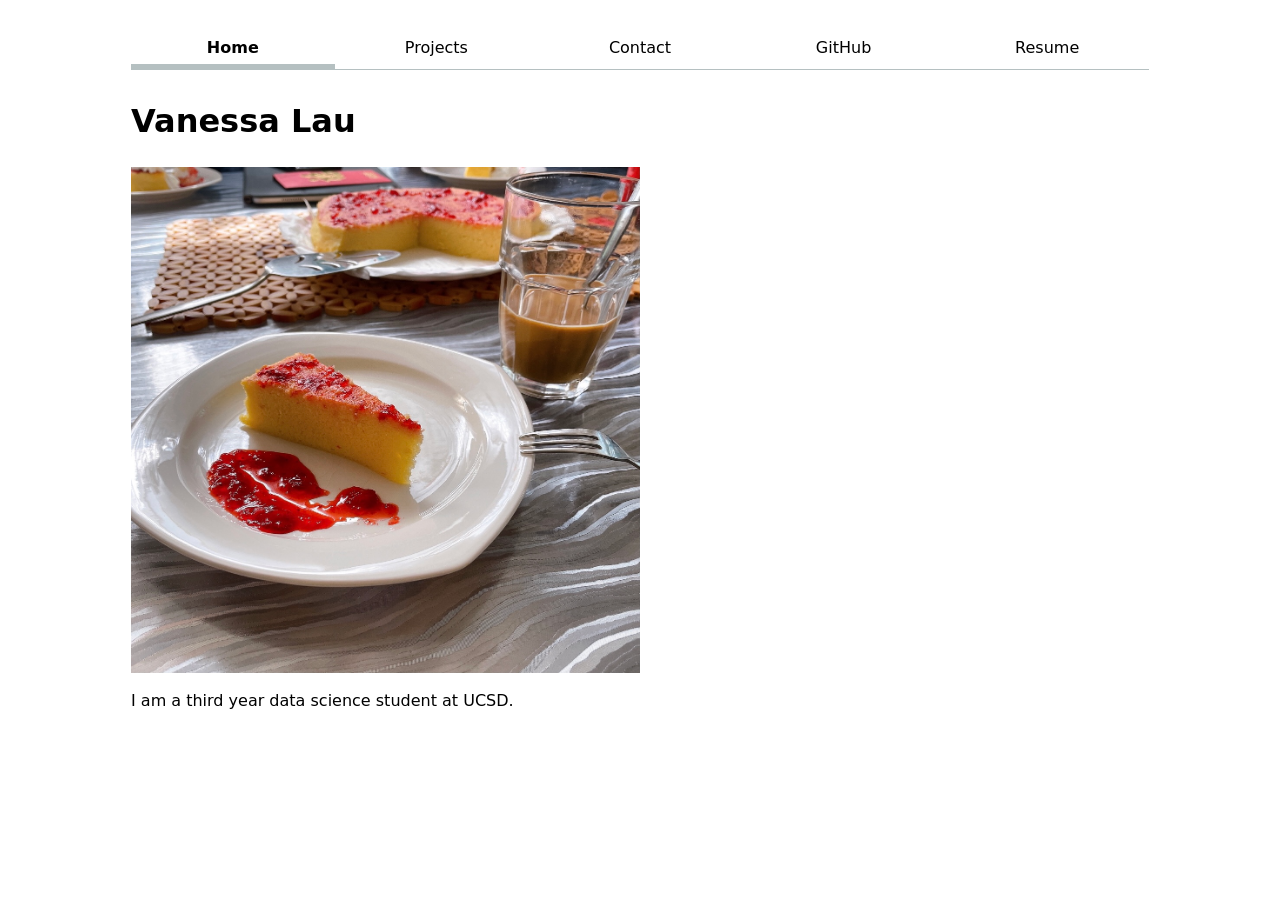
==== index.html @ 9dd913e2 "Update index.html" ====
<!DOCTYPE html>
<html lang="en">
<head>
    <meta charset="UTF-8">
    <meta name="viewport" content="width=device-width, initial-scale=1.0">
    <title>VANESSA_LAU: Personal site and portfolio</title>
    <link rel="stylesheet" href="style.css">
</head>
<body>
    <nav>
        <a href="index.html" class="current">Home</a>
        <a href="projects/index.html">Projects</a>
        <a href="contact/index.html">Contact</a>
        <a href="https://github.com/vmlau">GitHub</a>
        <a href="resume/index.html">Resume</a>
    </nav>
    <h1>Vanessa Lau</h1>
    <img src="images/cheesecake.jpg" alt="cheesecake">
    <p>I am a third year data science student at UCSD.</p>
</body>
</html>
---- style.css ----
html {
    --color-accent: oklch(66.567% 0.14394 252.337);
  }

body {
  font: 100%/1.5 system-ui;
  max-width: 100ch;
  margin-inline: auto;
  padding: 1.25rem; 
}

img {
  max-width: 50%;
  height: auto;
  display: block;
}

/* cheesecake only: target the top-level image on the homepage and cap at 50% */
body > img.small {
  max-width: 50%;
  width: auto;
  height: auto;
  display: block;
}

nav {
  display: flex;
}

nav a {
  flex: 1;
  text-align: center;
  padding: 0.5em;
  text-decoration: none;
  color: inherit;
  margin-bottom: 6px;
  border-bottom: 1px solid oklch(80% 3% 200);
}

nav a.current {
  border-bottom: 0.4em solid oklch(80% 3% 200);
  padding-bottom: 0.25em;
  font-weight: 600;
}

nav a:hover {
  background: oklch(90% 0.05 252.3);
  border-bottom: 0.4em solid var(--color-accent);
  padding-bottom: 0.25em;
  font-weight: 600;
}

form {
  display: grid;
  grid-template-columns: auto 1fr;
  grid-column: 1 / -1;
  gap: 1em;
}

input, textarea, button {
  font: inherit;
}


label {
  display: grid;
  grid-template-columns: subgrid 1fr;
}

.projects {
  display: grid;
  grid-template-columns: repeat(auto-fit, minmax(15em, 1fr));
}

.projects article {
  grid-template-rows: subgrid;
  grid-row: span 3;
  gap: 1em;
}

.projects img {
  /* project images should be allowed to scale to their container width */
  max-width: 100%;
  width: 100%;
  height: auto;
  display: block;
  object-fit: cover;
}

.projects h2 {
  margin: 0;
}
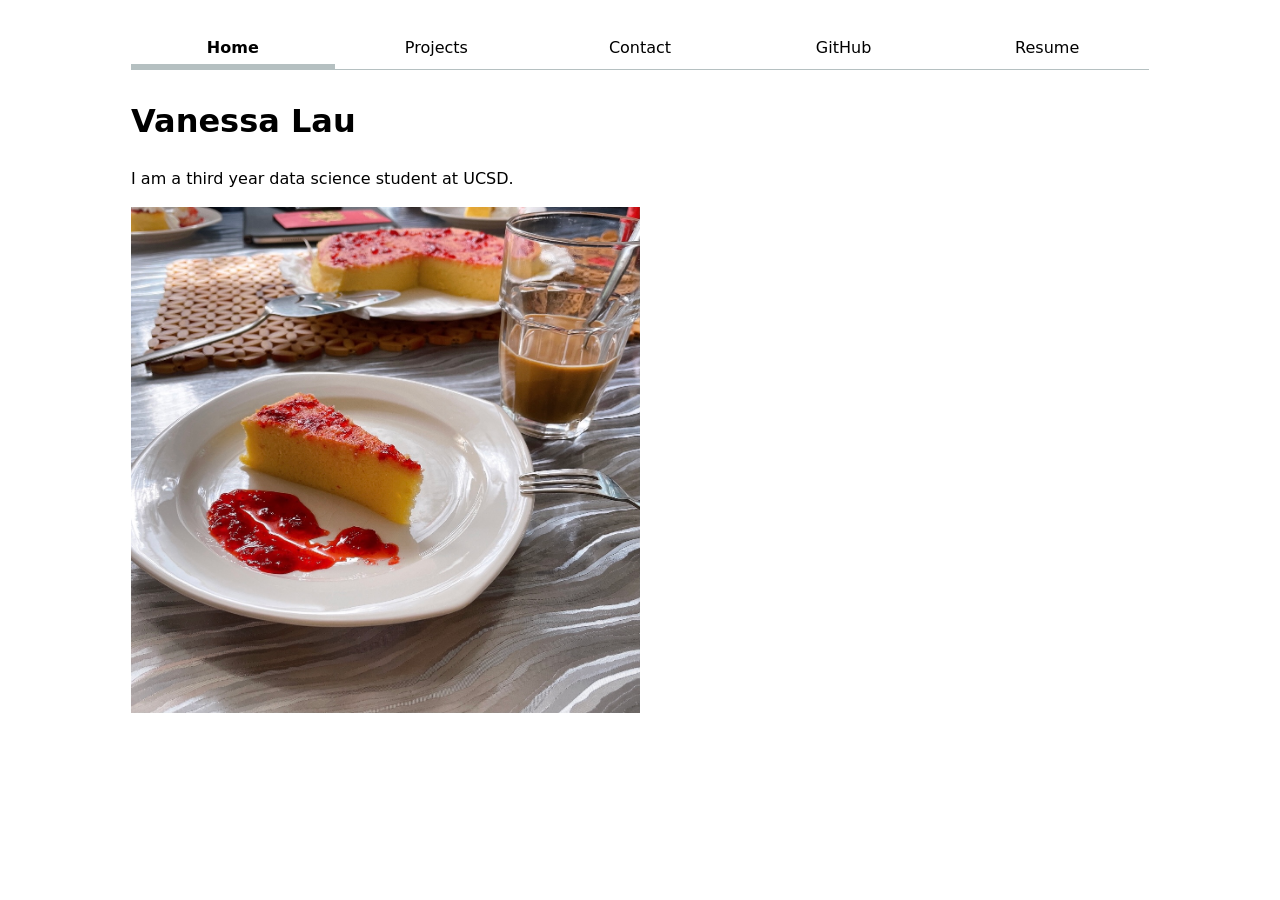
==== commit 89284b78: "Update index.html" ====
--- a/index.html
+++ b/index.html
@@ -15,7 +15,7 @@
         <a href="resume/index.html">Resume</a>
     </nav>
     <h1>Vanessa Lau</h1>
+    <p>I am a third year data science student at UCSD.</p>
     <img src="images/cheesecake.jpg" alt="cheesecake">
-    <p>I am a third year data science student at UCSD.</p>
 </body>
 </html>
--- a/style.css
+++ b/style.css
@@ -12,15 +12,7 @@
 img {
   max-width: 50%;
   height: auto;
-  display: block;
-}
-
-/* cheesecake only: target the top-level image on the homepage and cap at 50% */
-body > img.small {
-  max-width: 50%;
-  width: auto;
-  height: auto;
-  display: block;
+  display: block; 
 }
 
 nav {
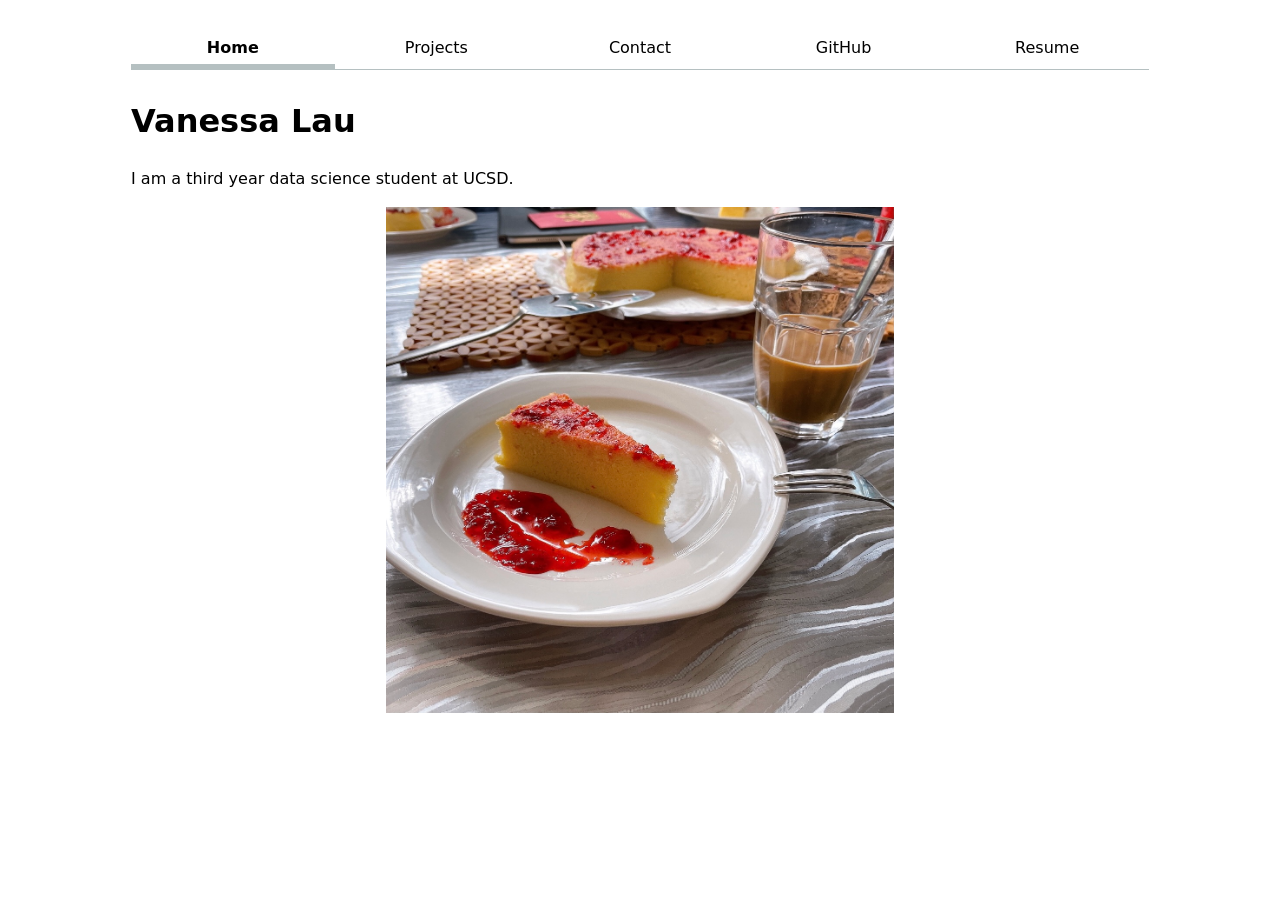
==== commit 60d7929f: "Update index.html" ====
--- a/index.html
+++ b/index.html
@@ -16,6 +16,6 @@
     </nav>
     <h1>Vanessa Lau</h1>
     <p>I am a third year data science student at UCSD.</p>
-    <img src="images/cheesecake.jpg" alt="cheesecake">
+    <img src="images/cheesecake.jpg" class="small" alt="cheesecake">
 </body>
 </html>
--- a/style.css
+++ b/style.css
@@ -10,9 +10,17 @@
 }
 
 img {
+  max-width: 100%;
+  height: auto;
+  display: block;
+}
+
+/* Cheesecake only: keep that single image smaller */
+img.small {
   max-width: 50%;
-  height: auto;
-  display: block; 
+  width: auto;
+  margin-inline: auto;
+  display: block;
 }
 
 nav {
@@ -62,23 +70,24 @@
 .projects {
   display: grid;
   grid-template-columns: repeat(auto-fit, minmax(15em, 1fr));
+  gap: 1em; /* space between article cards */
+  align-items: start;
 }
 
 .projects article {
-  grid-template-rows: subgrid;
-  grid-row: span 3;
+  display: grid;
+  grid-template-rows: subgrid; /* inherit the row track sizing from the parent (subgrid) */
+  grid-row: span 3; /* each article spans three rows */
   gap: 1em;
 }
 
 .projects img {
-  /* project images should be allowed to scale to their container width */
   max-width: 100%;
   width: 100%;
   height: auto;
-  display: block;
-  object-fit: cover;
+  display: block; 
 }
 
-.projects h2 {
+h2 {
   margin: 0;
 }
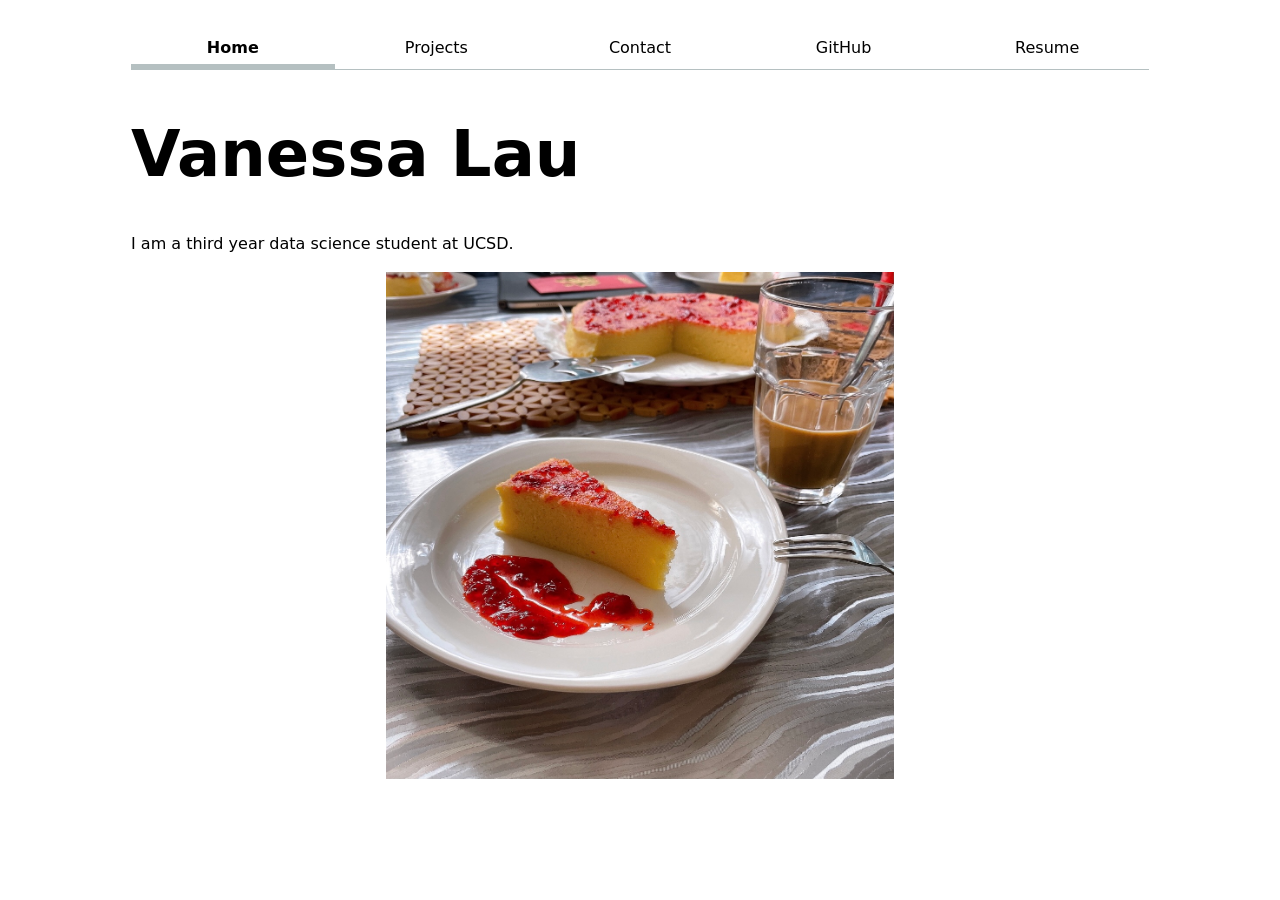
==== commit 7fc7f007: "linking js file" ====
--- a/index.html
+++ b/index.html
@@ -5,6 +5,7 @@
     <meta name="viewport" content="width=device-width, initial-scale=1.0">
     <title>VANESSA_LAU: Personal site and portfolio</title>
     <link rel="stylesheet" href="style.css">
+    <script type="module" src="hello.js"></script>
 </head>
 <body>
     <nav>
--- a/style.css
+++ b/style.css
@@ -15,7 +15,6 @@
   display: block;
 }
 
-/* Cheesecake only: keep that single image smaller */
 img.small {
   max-width: 50%;
   width: auto;
@@ -64,20 +63,35 @@
 
 label {
   display: grid;
-  grid-template-columns: subgrid 1fr;
+  grid-template-columns: subgrid;
+  grid-column: 1 / -1;
+  align-items: center;
+  gap: 0.25rem 0.75rem;
+}
+
+form input,
+form textarea {
+  width: 100%;
+  box-sizing: border-box;
+}
+
+form button {
+  grid-column: 1 / -1;
+  width: 100%;
+  justify-self: stretch;
 }
 
 .projects {
   display: grid;
   grid-template-columns: repeat(auto-fit, minmax(15em, 1fr));
-  gap: 1em; /* space between article cards */
+  gap: 1em; 
   align-items: start;
 }
 
 .projects article {
   display: grid;
-  grid-template-rows: subgrid; /* inherit the row track sizing from the parent (subgrid) */
-  grid-row: span 3; /* each article spans three rows */
+  grid-template-rows: subgrid; 
+  grid-row: span 3; 
   gap: 1em;
 }
 
@@ -88,6 +102,29 @@
   display: block; 
 }
 
+h1, h2, h3, h4, h5, h6 {
+  line-height: 1.1;
+  text-wrap: balance;
+}
+
+h1 {
+  font-size: 400%;
+}
+
 h2 {
   margin: 0;
+}
+
+.resume section {
+  border: 5px solid color-mix(in oklch, var(--color-accent) 12%, oklch(80% 3% 200));
+  border-radius: 8px;
+  padding: 1rem;
+  margin-bottom: 1rem;
+  background: color-mix(in oklch, var(--color-accent) 2%, transparent);
+}
+
+.resume section h2 {
+  text-decoration: underline;
+  text-decoration-color: oklch(80% 3% 200);
+  text-align: center;
 }
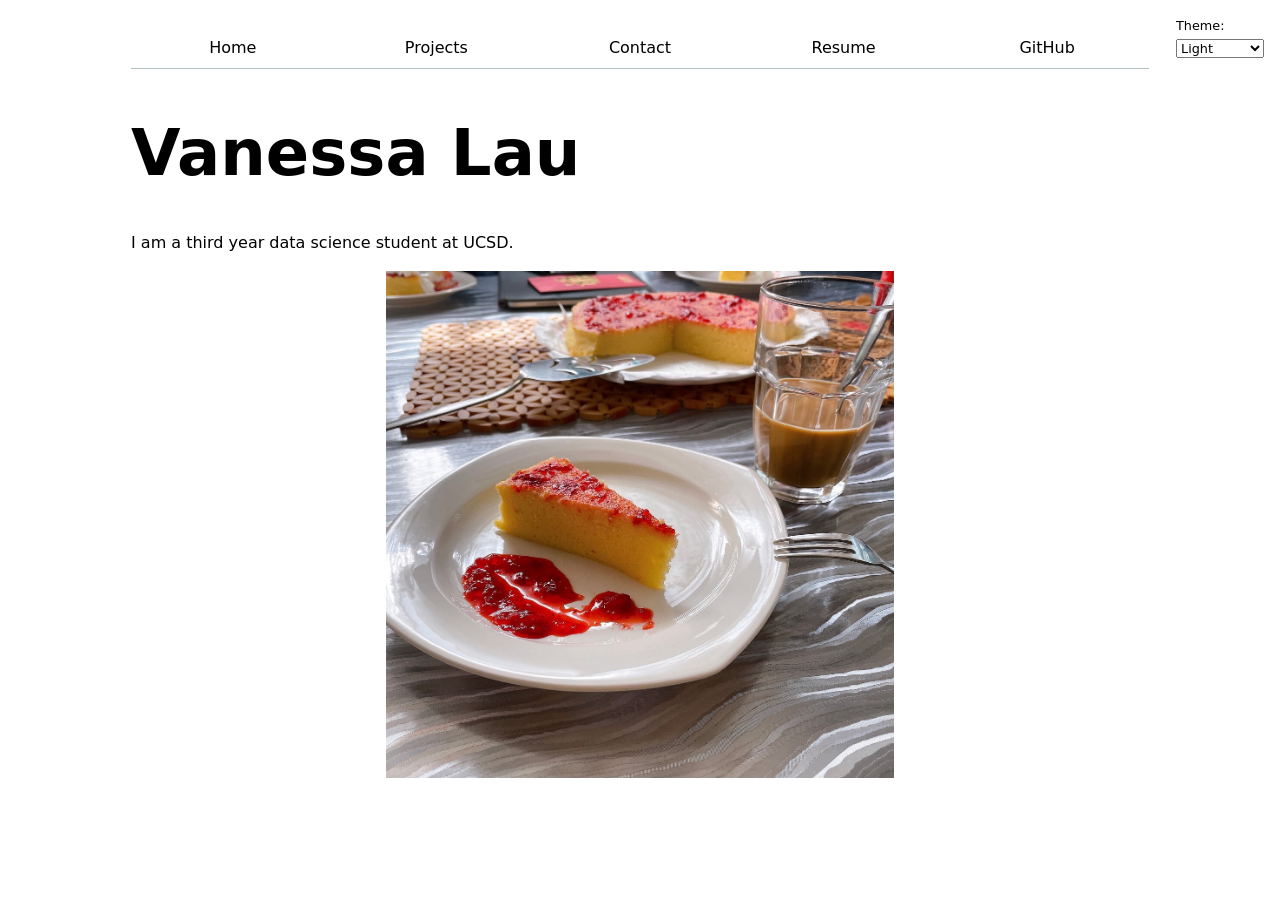
==== commit cccce766: "4.3" ====
--- a/index.html
+++ b/index.html
@@ -5,16 +5,26 @@
     <meta name="viewport" content="width=device-width, initial-scale=1.0">
     <title>VANESSA_LAU: Personal site and portfolio</title>
     <link rel="stylesheet" href="style.css">
-    <script type="module" src="hello.js"></script>
+    <script type="module" src="global.js"></script>
 </head>
 <body>
-    <nav>
-        <a href="index.html" class="current">Home</a>
+    <!-- <nav>
+        <a href="index.html">Home</a>
         <a href="projects/index.html">Projects</a>
         <a href="contact/index.html">Contact</a>
         <a href="https://github.com/vmlau">GitHub</a>
         <a href="resume/index.html">Resume</a>
-    </nav>
+    </nav> -->
+    <!--.
+    <label class='color-scheme' style="display:block; margin:1em 0;">
+        <span style="font-weight:600; margin-right:0.5em;">Theme:</span>
+        <select id="Theme">
+            <option value="Light">Light</option>
+            <option value="Dark">Dark</option>
+            <option value="Automatic">Automatic</option>
+        </select>
+    </label>
+    -->
     <h1>Vanessa Lau</h1>
     <p>I am a third year data science student at UCSD.</p>
     <img src="images/cheesecake.jpg" class="small" alt="cheesecake">
--- a/style.css
+++ b/style.css
@@ -1,5 +1,6 @@
 html {
     --color-accent: oklch(66.567% 0.14394 252.337);
+    color-scheme: light dark;
   }
 
 body {
@@ -23,6 +24,7 @@
 }
 
 nav {
+  --border-color: oklch(50% 10% 200 / 40%);
   display: flex;
 }
 
@@ -33,17 +35,17 @@
   text-decoration: none;
   color: inherit;
   margin-bottom: 6px;
-  border-bottom: 1px solid oklch(80% 3% 200);
+  border-bottom: 1px solid var(--border-color);
 }
 
 nav a.current {
-  border-bottom: 0.4em solid oklch(80% 3% 200);
+  border-bottom: 0.4em solid var(--border-color);
   padding-bottom: 0.25em;
   font-weight: 600;
 }
 
 nav a:hover {
-  background: oklch(90% 0.05 252.3);
+  background-color: color-mix(in oklch, oklch(90% 0.05 252.3), canvas 85%);
   border-bottom: 0.4em solid var(--color-accent);
   padding-bottom: 0.25em;
   font-weight: 600;
@@ -56,7 +58,7 @@
   gap: 1em;
 }
 
-input, textarea, button {
+input, textarea, button, select {
   font: inherit;
 }
 
@@ -127,4 +129,13 @@
   text-decoration: underline;
   text-decoration-color: oklch(80% 3% 200);
   text-align: center;
+}
+
+.color-scheme {
+  position: absolute;
+  top: 1rem;
+  right: 1rem;
+  font-size: 80%;
+  font-family: inherit;
+  z-index: 100;
 }
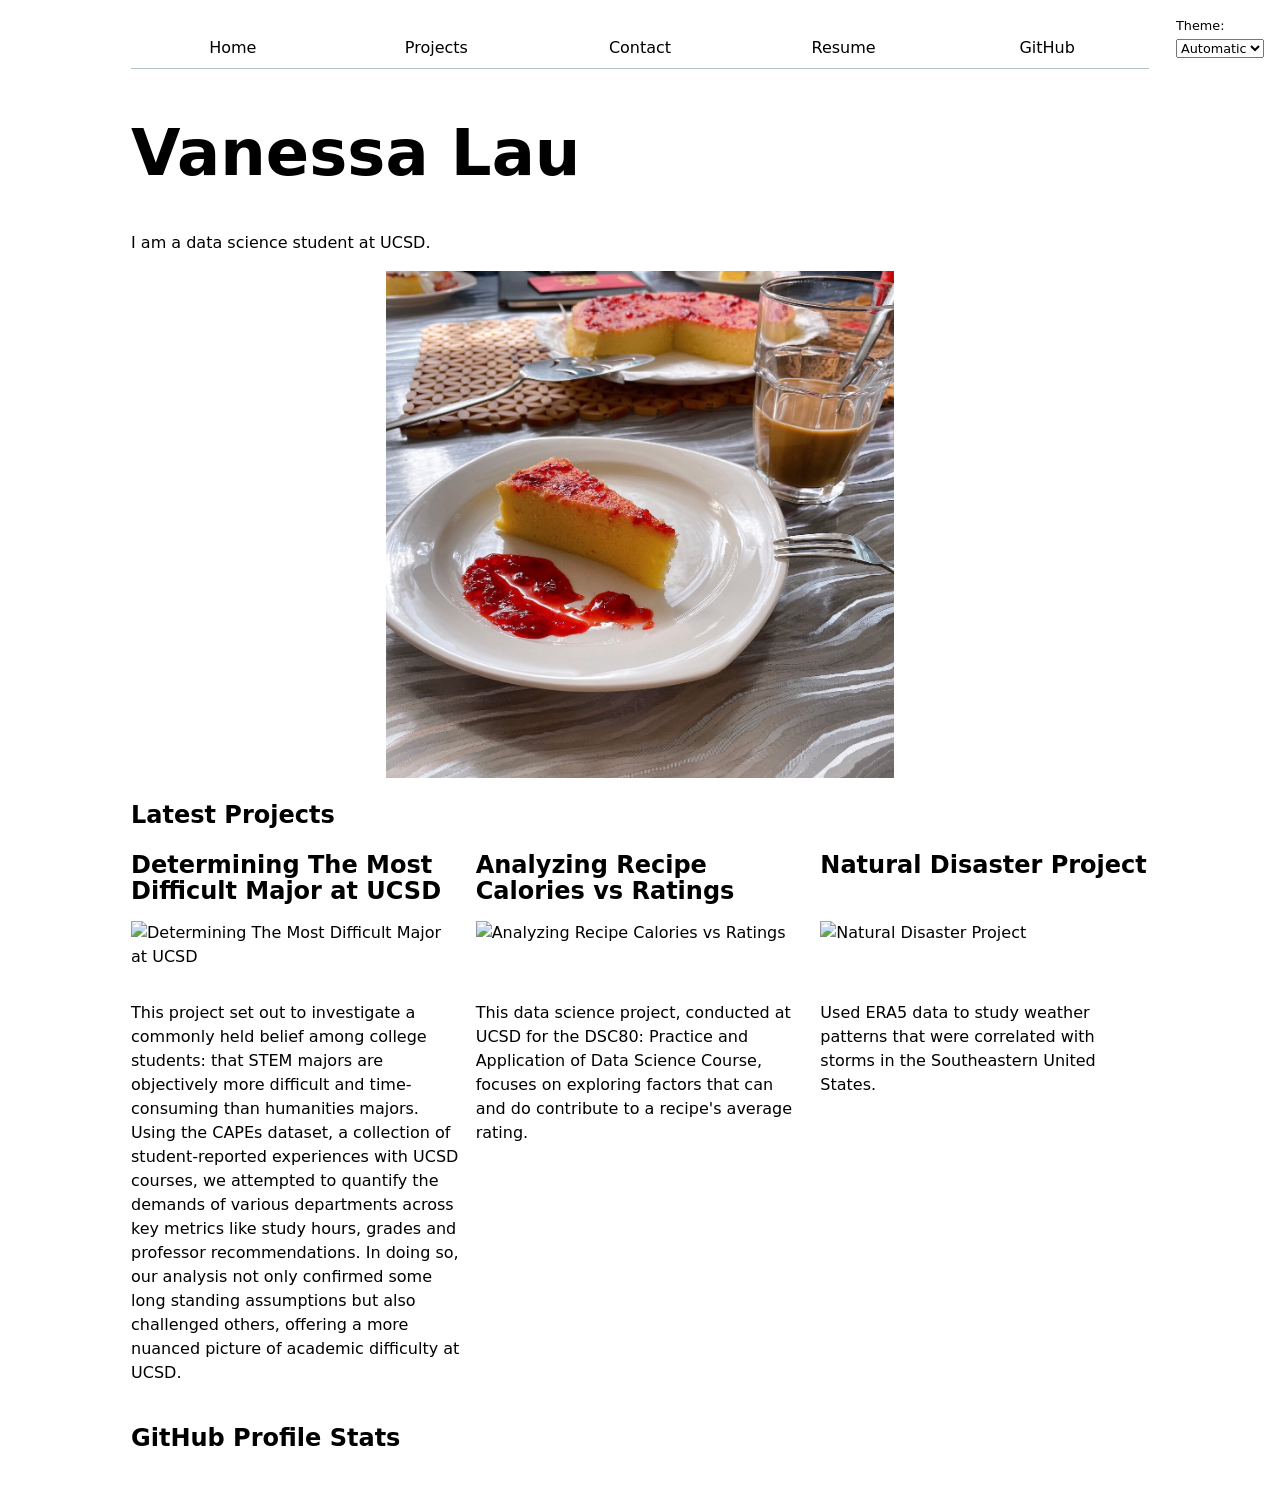
==== commit f2c61efb: "Lab 4" ====
--- a/index.html
+++ b/index.html
@@ -5,7 +5,6 @@
     <meta name="viewport" content="width=device-width, initial-scale=1.0">
     <title>VANESSA_LAU: Personal site and portfolio</title>
     <link rel="stylesheet" href="style.css">
-    <script type="module" src="global.js"></script>
 </head>
 <body>
     <!-- <nav>
@@ -26,7 +25,19 @@
     </label>
     -->
     <h1>Vanessa Lau</h1>
-    <p>I am a third year data science student at UCSD.</p>
+    <p>I am a data science student at UCSD.</p>
     <img src="images/cheesecake.jpg" class="small" alt="cheesecake">
+
+    <br>
+    <h2><strong>Latest Projects</strong></h2>
+    <br>
+    <div class="projects"></div>
+    <br>
+    <h2><strong>GitHub Profile Stats</strong></h2>
+    <br>
+    <div id="profile-stats"></div>
+
+    <script type="module" src="global.js"></script>
+    <script src="index.js" type="module" defer></script>
 </body>
 </html>
--- a/style.css
+++ b/style.css
@@ -45,7 +45,7 @@
 }
 
 nav a:hover {
-  background-color: color-mix(in oklch, oklch(90% 0.05 252.3), canvas 85%);
+  background-color: color-mix(in oklch, oklch(90% 0.05 252.3), canvas 75%);
   border-bottom: 0.4em solid var(--color-accent);
   padding-bottom: 0.25em;
   font-weight: 600;
@@ -138,4 +138,23 @@
   font-size: 80%;
   font-family: inherit;
   z-index: 100;
+}
+
+#profile-stats dl {
+    display: grid;
+    grid-template-columns: repeat(4, 1fr); 
+    grid-template-rows: auto auto;
+    gap: 0.5rem 1rem;
+}
+
+#profile-stats dt {
+    grid-row: 1; 
+    font-weight: bold;
+    text-align: center;
+}
+
+#profile-stats dd {
+    grid-row: 2; 
+    margin: 0; 
+    text-align: center;
 }
